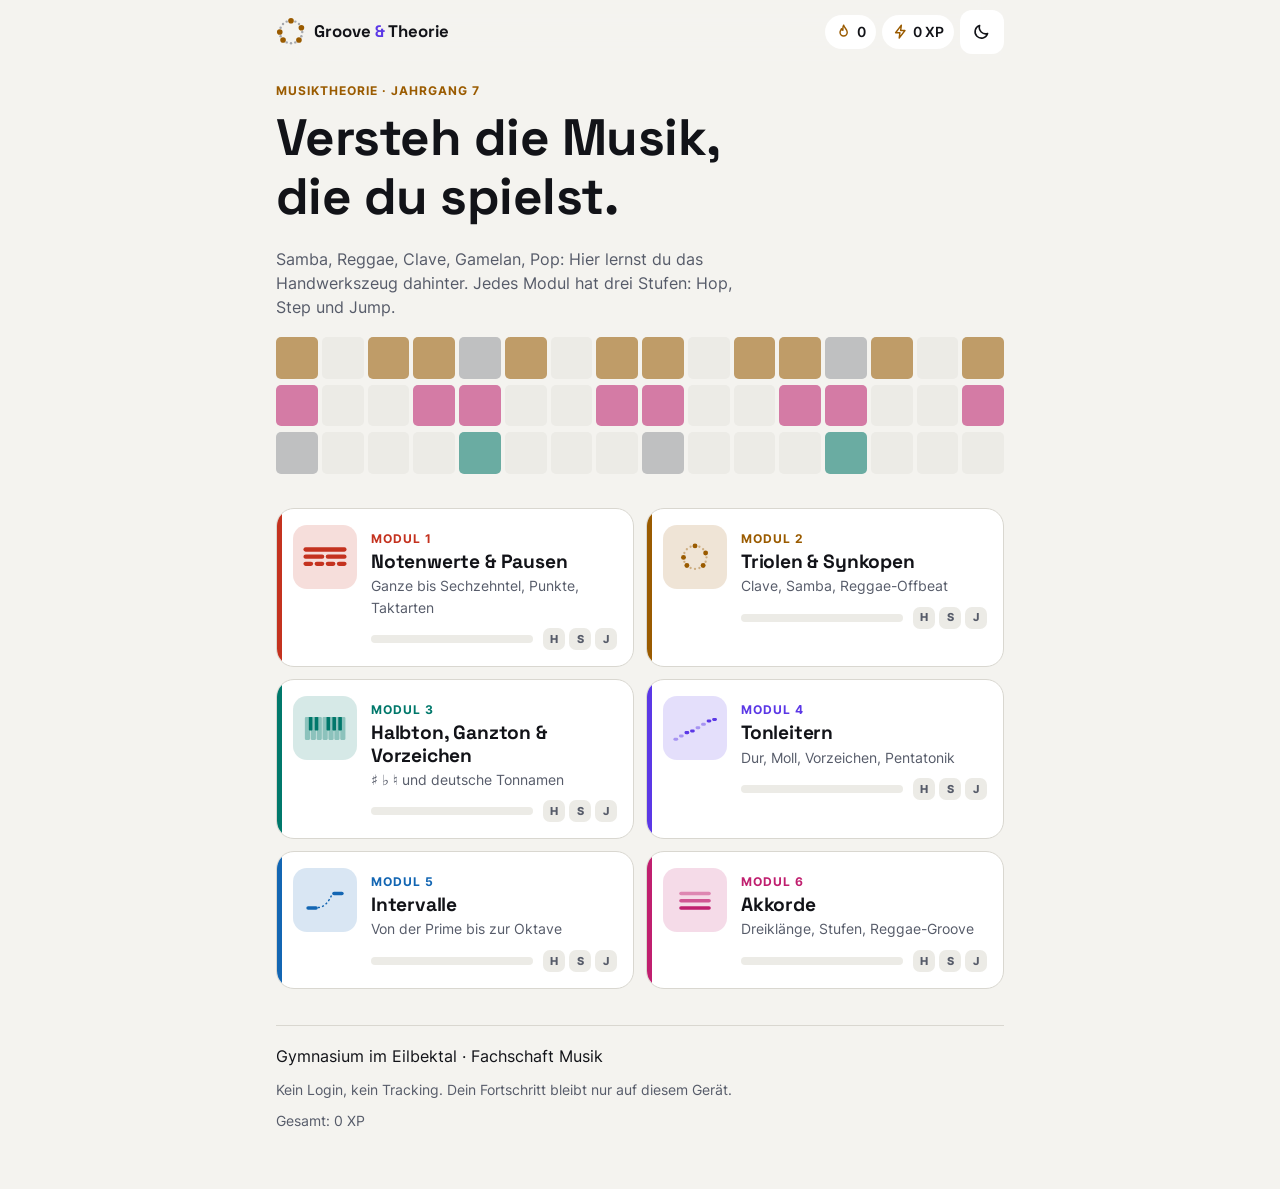
==== Musiktheorie-App/index.html @ 45c52539 "Add files via upload" ====
<!doctype html>
<html lang="de">
<head>
<meta charset="utf-8">
<meta name="viewport" content="width=device-width, initial-scale=1, viewport-fit=cover">
<title>Groove &amp; Theorie</title>
<meta name="description" content="Interaktive Musiktheorie für Jahrgang 7 – Gymnasium im Eilbektal">
<meta name="robots" content="noindex, nofollow">
<meta name="theme-color" content="#0e0f14">
<link rel="manifest" href="manifest.webmanifest">
<link rel="icon" href="icons/icon.svg" type="image/svg+xml">
<link rel="apple-touch-icon" href="icons/icon-192.png">
<link rel="preload" href="fonts/inter.woff2" as="font" type="font/woff2" crossorigin>
<link rel="stylesheet" href="css/app.css">
</head>
<body>
<a class="skip" href="#app">Zum Inhalt springen</a>
<div id="app" class="page" tabindex="-1">
  <noscript>Bitte JavaScript aktivieren – die Übungen brauchen es.</noscript>
</div>
<script src="vendor/abcjs-basic-min.js"></script>
<script type="module" src="js/app.js"></script>
</body>
</html>
---- Musiktheorie-App/css/app.css ----
/* ==================================================================
   Groove & Theorie – Stylesheet
   Dunkles Grundlayout, jede Modulfarbe als Akzent, heller Modus optional
   ================================================================== */
@font-face { font-family: 'Inter'; src: url('../fonts/inter.woff2') format('woff2'); font-weight: 100 900; font-display: swap; }
@font-face { font-family: 'Space Grotesk'; src: url('../fonts/space-grotesk.woff2') format('woff2'); font-weight: 300 700; font-display: swap; }

:root {
  --bg: #0d0e13; --surface: #16181f; --surface-2: #1f222b; --line: #2b2f3a;
  --text: #f3f4f7; --muted: #a3a8b7; --paper: #fbfaf6; --ink: #15161a;
  --ok: #34d58a; --bad: #ff7186; --ok-bg: #0f3324; --bad-bg: #3d1520;
  --c1: #ff6b5e; --c2: #ffb224; --c3: #22c7b0; --c4: #9a7dff; --c5: #45adff; --c6: #ff5aa8;
  --c1-ink: #c4321f; --c2-ink: #9a5b00; --c3-ink: #00786b; --c4-ink: #5b38e6; --c5-ink: #1366b3; --c6-ink: #c01f6f;
  --on-mod: #0d0e13;
  --mod: var(--c4); --mod-ink: var(--c4-ink);
  --radius: 18px; --radius-s: 12px;
  --shadow: 0 10px 30px -12px rgb(0 0 0 / .6);
  --font: 'Inter', system-ui, -apple-system, 'Segoe UI', Roboto, sans-serif;
  --display: 'Space Grotesk', var(--font);
  color-scheme: dark;
}
@media (prefers-color-scheme: light) {
  :root:not([data-theme="dark"]) {
    --bg: #f4f3ef; --surface: #ffffff; --surface-2: #ecebe6; --line: #d9d7d0;
    --text: #121318; --muted: #565b69; --ok: #137a49; --bad: #c0283f; --ok-bg: #dff5e9; --bad-bg: #fde3e7;
    --c1: var(--c1-ink); --c2: var(--c2-ink); --c3: var(--c3-ink); --c4: var(--c4-ink); --c5: var(--c5-ink); --c6: var(--c6-ink);
    --on-mod: #ffffff; --shadow: 0 10px 30px -14px rgb(0 0 0 / .25);
    color-scheme: light;
  }
}
:root[data-theme="light"] {
  --bg: #f4f3ef; --surface: #ffffff; --surface-2: #ecebe6; --line: #d9d7d0;
  --text: #121318; --muted: #565b69; --ok: #137a49; --bad: #c0283f; --ok-bg: #dff5e9; --bad-bg: #fde3e7;
  --c1: var(--c1-ink); --c2: var(--c2-ink); --c3: var(--c3-ink); --c4: var(--c4-ink); --c5: var(--c5-ink); --c6: var(--c6-ink);
  --on-mod: #ffffff; --shadow: 0 10px 30px -14px rgb(0 0 0 / .25);
  color-scheme: light;
}

*, *::before, *::after { box-sizing: border-box; }
html { -webkit-text-size-adjust: 100%; }
body {
  margin: 0; background: var(--bg); color: var(--text);
  font: 16px/1.5 var(--font); -webkit-font-smoothing: antialiased;
  min-height: 100dvh;
}
h1, h2, h3 { font-family: var(--display); line-height: 1.15; margin: 0 0 .4em; letter-spacing: -.01em; }
p { margin: 0 0 .7em; }
a { color: inherit; }
button { font: inherit; color: inherit; }
sup { font-size: .65em; }
.muted { color: var(--muted); }
.small { font-size: .875rem; }
.sr-only { position: absolute; width: 1px; height: 1px; overflow: hidden; clip: rect(0 0 0 0); white-space: nowrap; }
.skip { position: absolute; left: -999px; top: 8px; background: var(--surface); padding: 8px 12px; border-radius: 8px; z-index: 50; }
.skip:focus { left: 8px; }
:focus-visible { outline: 3px solid var(--mod); outline-offset: 2px; border-radius: 6px; }

.ico { display: inline-flex; width: 1.2em; height: 1.2em; flex: none; vertical-align: -.2em; }
.ico svg { width: 100%; height: 100%; }

/* ---------- Seitenrahmen ---------- */
.page { max-width: 760px; margin: 0 auto; padding: 0 16px 48px; outline: none; }
.topbar {
  position: sticky; top: 0; z-index: 10; display: flex; align-items: center; justify-content: space-between; gap: 12px;
  padding: calc(10px + env(safe-area-inset-top)) 0 10px; background: color-mix(in srgb, var(--bg) 88%, transparent);
  backdrop-filter: blur(12px); -webkit-backdrop-filter: blur(12px);
}
.brand { display: flex; align-items: center; gap: 8px; font-family: var(--display); font-weight: 700; font-size: 1.05rem; white-space: nowrap; min-width: 0; }
.stat { white-space: nowrap; }
@media (max-width: 400px) { .stat { padding: 6px 8px; font-size: .82rem; } .topbar .icon-btn { width: 40px; height: 40px; } .brand { font-size: .98rem; } .topbar__stats { gap: 4px; } .brand__mark svg { width: 26px; height: 26px; } }
.brand em { font-style: normal; color: var(--c4); }
.brand__mark svg { width: 30px; height: 30px; display: block; }
.brand__mark .on { fill: var(--c2); } .brand__mark .off { fill: var(--muted); opacity: .5; }
.topbar__stats { display: flex; align-items: center; gap: 6px; }
.stat { display: inline-flex; align-items: center; gap: 4px; padding: 6px 10px; border-radius: 99px; background: var(--surface); font-weight: 600; font-size: .9rem; }
.stat .ico { color: var(--c2); }
.icon-btn {
  display: inline-grid; place-items: center; width: 44px; height: 44px; border-radius: 12px; border: 0;
  background: var(--surface); cursor: pointer; text-decoration: none;
}
.icon-btn:hover { background: var(--surface-2); }

/* ---------- Buttons & Chips ---------- */
.btn {
  display: inline-flex; align-items: center; justify-content: center; gap: 8px; min-height: 48px; padding: 10px 18px;
  border-radius: 14px; border: 1.5px solid var(--line); background: var(--surface); font-weight: 650; cursor: pointer;
  text-decoration: none; transition: transform .12s ease, background .2s ease; touch-action: manipulation;
}
.btn:hover { background: var(--surface-2); }
.btn:active { transform: scale(.97); }
.btn:disabled { opacity: .45; cursor: not-allowed; transform: none; }
.btn--primary { background: var(--mod); border-color: transparent; color: var(--on-mod); }
.btn--primary:hover { background: var(--mod); filter: brightness(1.08); }
.btn--ghost { background: transparent; }
.btn--wide { width: 100%; }
.btn--play { border-color: var(--mod); color: var(--text); }
.btn--play .ico { color: var(--mod); }
.btn--sm { min-height: 40px; padding: 6px 12px; font-size: .9rem; border-radius: 11px; }
.chip { display: inline-flex; align-items: center; gap: 4px; padding: 3px 10px; border-radius: 99px; background: var(--surface-2); font-size: .8rem; font-weight: 600; color: var(--muted); }
.chip--ok { background: var(--ok-bg); color: var(--ok); margin-left: 8px; vertical-align: middle; }
.btn-row { display: flex; flex-wrap: wrap; gap: 8px; margin: 10px 0; }

/* ---------- Startseite ---------- */
.hero { padding: 18px 0 8px; }
.hero__kicker { color: var(--c2); font-weight: 700; text-transform: uppercase; letter-spacing: .08em; font-size: .78rem; margin-bottom: 8px; }
.hero__title { font-size: clamp(2rem, 8vw, 3.2rem); font-weight: 700; max-width: 14ch; }
.hero__text { color: var(--muted); max-width: 46ch; }
.grid16 { display: grid; gap: 6px; margin: 18px 0 8px; }
.grid16__row { display: grid; grid-template-columns: repeat(16, 1fr); gap: 4px; }
.grid16__cell { aspect-ratio: 1; border-radius: 5px; background: var(--surface-2); }
.grid16__cell.is-beat { background: color-mix(in srgb, var(--surface-2) 70%, var(--muted)); }
.grid16__cell.is-on { animation: pulse 1.76s linear infinite; animation-delay: var(--d); }
.grid16__row:nth-child(1) .grid16__cell.is-on { --hit: var(--c2); }
.grid16__row:nth-child(2) .grid16__cell.is-on { --hit: var(--c6); }
.grid16__row:nth-child(3) .grid16__cell.is-on { --hit: var(--c3); }
.grid16__cell.is-on { background: color-mix(in srgb, var(--hit) 55%, var(--surface-2)); }
@keyframes pulse { 0%, 6% { background: var(--hit); transform: scale(1.12); } 20%, 100% { transform: scale(1); } }

.mods { display: grid; gap: 12px; margin-top: 18px; }
@media (min-width: 640px) { .mods { grid-template-columns: 1fr 1fr; } }
.mod-tile {
  position: relative; display: flex; gap: 14px; padding: 16px; border-radius: var(--radius); text-decoration: none;
  background: var(--surface); border: 1.5px solid var(--line); overflow: hidden; transition: transform .15s ease, border-color .2s ease;
}
.mod-tile::before { content: ''; position: absolute; inset: 0 auto 0 0; width: 5px; background: var(--mod); }
.mod-tile:hover { transform: translateY(-2px); border-color: var(--mod); }
.mod-tile.is-soon { opacity: .72; }
.mod-tile__motif { flex: none; width: 64px; height: 64px; border-radius: 14px; display: grid; place-items: center; background: color-mix(in srgb, var(--mod) 16%, transparent); color: var(--mod); }
.mod-tile__motif svg { width: 46px; fill: currentColor; }
.mod-tile__body { min-width: 0; flex: 1; }
.mod-tile__num { font-size: .75rem; font-weight: 700; text-transform: uppercase; letter-spacing: .08em; color: var(--mod); }
.mod-tile__title { font-size: 1.2rem; margin: 2px 0 2px; }
.mod-tile__short { color: var(--muted); font-size: .9rem; margin-bottom: 10px; }
.mod-tile__meta { display: flex; align-items: center; gap: 10px; }
.progress { flex: 1; height: 8px; border-radius: 99px; background: var(--surface-2); overflow: hidden; }
.progress--lg { height: 10px; margin: 12px 0 6px; }
.progress__fill { height: 100%; background: var(--mod); border-radius: inherit; transition: width .6s cubic-bezier(.2,.8,.2,1); }
.mini-badges { display: flex; gap: 4px; }
.mini-badge { width: 22px; height: 22px; border-radius: 7px; display: grid; place-items: center; font-size: .7rem; font-weight: 800; background: var(--surface-2); color: var(--muted); }
.mini-badge.is-on { background: var(--mod); color: var(--on-mod); }
.site-foot { margin-top: 36px; padding-top: 18px; border-top: 1px solid var(--line); }

/* ---------- Modulseite ---------- */
.mod-head { position: relative; padding: 20px; margin: 8px 0 20px; border-radius: var(--radius); background: linear-gradient(135deg, color-mix(in srgb, var(--mod) 30%, var(--surface)), var(--surface) 70%); overflow: hidden; }
.mod-head__motif { position: absolute; right: -6px; top: 6px; color: var(--mod); opacity: .5; }
.mod-head__motif svg { width: 120px; fill: currentColor; }
.mod-head__num { font-weight: 700; text-transform: uppercase; letter-spacing: .08em; font-size: .78rem; color: var(--mod); margin: 0; }
.mod-head__title { font-size: clamp(1.8rem, 7vw, 2.6rem); max-width: 80%; }
.section-h { display: flex; align-items: center; gap: 10px; font-size: 1.3rem; margin: 28px 0 12px; }
.section-h__tag { display: inline-block; white-space: nowrap; flex: none; padding: 4px 10px; border-radius: 8px; background: var(--mod); color: var(--on-mod); font-size: .8rem; text-transform: uppercase; letter-spacing: .06em; }

.tabs { display: flex; gap: 6px; overflow-x: auto; padding-bottom: 4px; scrollbar-width: none; margin-bottom: 12px; }
.tabs::-webkit-scrollbar { display: none; }
.tab { flex: none; min-height: 44px; padding: 8px 14px; border-radius: 12px; border: 1.5px solid var(--line); background: var(--surface); font-weight: 600; cursor: pointer; }
.tab[aria-selected="true"] { background: var(--mod); color: var(--on-mod); border-color: transparent; }
.panel { background: var(--surface); border: 1.5px solid var(--line); border-radius: var(--radius); padding: 16px; }
.panel h3 { font-size: 1.15rem; }
.panel p, .panel li { color: var(--text); }
.panel ul { padding-left: 20px; margin: 0 0 .7em; }
.callout { border-left: 4px solid var(--mod); background: var(--surface-2); padding: 10px 14px; border-radius: 0 12px 12px 0; margin: 12px 0; }
.callout--warn { border-color: var(--c2); }
.callout strong { font-family: var(--display); }
.steps { display: flex; gap: 4px; flex-wrap: wrap; margin: 10px 0; }
.step-pill { min-width: 40px; text-align: center; padding: 6px 8px; border-radius: 9px; font-weight: 700; font-size: .85rem; background: var(--surface-2); }
.step-pill.is-h { background: var(--mod); color: var(--on-mod); }
.key-table { width: 100%; border-collapse: collapse; font-size: .92rem; margin: 8px 0; }
.key-table th, .key-table td { text-align: left; padding: 7px 6px; border-bottom: 1px solid var(--line); }
.key-table th { color: var(--muted); font-weight: 600; }

.levels { display: grid; gap: 10px; }
.level { display: flex; align-items: center; gap: 14px; padding: 14px; border-radius: var(--radius); background: var(--surface); border: 1.5px solid var(--line); text-decoration: none; transition: transform .15s ease, border-color .2s; }
a.level:hover { border-color: var(--mod); transform: translateY(-1px); }
.level.is-locked { opacity: .6; }
.level__badge { flex: none; width: 52px; height: 52px; border-radius: 16px; display: grid; place-items: center; font-family: var(--display); font-weight: 700; font-size: 1.4rem; }
.level__text { flex: 1; min-width: 0; }
.level__text h3 { font-size: 1.15rem; margin-bottom: 2px; }
.level__text p { margin: 0 0 2px; font-size: .92rem; }
.level__go { width: 22px; height: 22px; color: var(--muted); }
.badge--hop { background: var(--c3); color: var(--on-mod); }
.badge--step { background: var(--c5); color: var(--on-mod); }
.badge--jump { background: var(--c6); color: var(--on-mod); }
.badge--challenge { background: var(--c2); color: var(--on-mod); }
.badge--off { background: var(--surface-2) !important; color: var(--muted) !important; }
.challenge { margin-top: 12px; padding: 16px; border-radius: var(--radius); border: 1.5px dashed var(--mod); display: grid; gap: 10px; }
.challenge h3 { display: flex; align-items: center; gap: 8px; font-size: 1.15rem; }
.challenge h3 .ico { color: var(--c2); }
.challenge p { margin: 0 0 4px; }
.challenge__btns { display: flex; gap: 8px; flex-wrap: wrap; }
.challenge__btns .btn { flex: 1; }

/* ---------- Notenbild ---------- */
.staff { background: var(--paper); color: var(--ink); border-radius: var(--radius-s); padding: 6px 8px; margin: 10px 0; overflow: hidden; }
.staff svg { display: block; color: var(--ink); }
.staff .is-playing, .staff .is-playing * { fill: var(--mod-ink) !important; stroke: var(--mod-ink) !important; }
.staff .is-sel, .staff .is-sel * { fill: var(--mod-ink) !important; }
.staff .is-wrong, .staff .is-wrong * { fill: #c0283f !important; }
.staff-cap { font-size: .85rem; color: var(--muted); margin: -4px 0 8px; }

/* ---------- Klaviatur ---------- */
.kbd { position: relative; height: 150px; margin: 12px 0; user-select: none; -webkit-user-select: none; touch-action: manipulation; }
.kbd button { position: absolute; top: 0; padding: 0; border: 0; cursor: pointer; display: flex; align-items: flex-end; justify-content: center; -webkit-tap-highlight-color: transparent; }
.kbd__w { bottom: 0; background: #fbfaf7; border: 1px solid #b9b7b0 !important; border-radius: 0 0 9px 9px; color: #333; z-index: 1; }
.kbd__b { height: 60%; background: linear-gradient(#2a2c33, #111216); border-radius: 0 0 6px 6px; color: #eee; z-index: 2; box-shadow: 0 3px 6px rgb(0 0 0 / .4); }
.kbd__lbl { display: none; font-size: .72rem; font-weight: 600; line-height: 1.1; padding-bottom: 8px; text-align: center; pointer-events: none; }
.kbd__b .kbd__lbl { font-size: .55rem; padding-bottom: 5px; opacity: .85; }
.kbd--labels .kbd__lbl { display: block; }
.kbd .is-down { filter: brightness(.82); transform-origin: top; }
.kbd .is-sel { background: var(--mod) !important; color: var(--on-mod) !important; }
.kbd .is-ok { background: var(--ok) !important; color: #06210f !important; }
.kbd .is-bad { background: var(--bad) !important; color: #2a0710 !important; }
.kbd .is-hint { box-shadow: inset 0 -6px 0 var(--mod); }
.kbd button[data-n]::before { content: attr(data-n); position: absolute; bottom: 26px; left: 50%; transform: translateX(-50%); font-weight: 800; font-size: .8rem; }
.kbd__b[data-n]::before { bottom: 10px; }
.kbd.is-disabled button { cursor: default; }
.kbd-wrap { overflow-x: auto; }

/* ---------- Übungsrunde ---------- */
.round { max-width: 760px; margin: 0 auto; min-height: 100dvh; display: flex; flex-direction: column; padding: 0 16px; }
.round__head { position: sticky; top: 0; z-index: 5; display: flex; align-items: center; gap: 12px; padding: calc(10px + env(safe-area-inset-top)) 0 10px; background: var(--bg); }
.round__bar { flex: 1; height: 10px; border-radius: 99px; background: var(--surface-2); overflow: hidden; }
.round__fill { height: 100%; width: 0; background: var(--mod); border-radius: inherit; transition: width .5s cubic-bezier(.2,.8,.2,1); }
.round__count { min-width: 64px; text-align: right; font-weight: 700; font-variant-numeric: tabular-nums; }
.round__stage { flex: 1; padding: 6px 0 16px; }
.round__foot { position: sticky; bottom: 0; padding: 10px 0 calc(12px + env(safe-area-inset-bottom)); background: linear-gradient(transparent, var(--bg) 18px); max-height: 70dvh; overflow-y: auto; }
.round__foot.is-static { position: static; max-height: none; overflow: visible; background: none; }
.task { animation: rise .35s cubic-bezier(.2,.8,.2,1); }
.task__kind { color: var(--mod); font-weight: 700; text-transform: uppercase; letter-spacing: .07em; font-size: .75rem; margin-bottom: 4px; }
.task__title { font-size: 1.3rem; outline: none; }
.task__hint { color: var(--muted); font-size: .92rem; }
.task__body.is-locked { pointer-events: none; }
.task__body.is-locked .kbd, .task__body.is-locked .opts { opacity: .9; }
@keyframes rise { from { opacity: 0; transform: translateY(10px); } to { opacity: 1; transform: none; } }

.opts { display: grid; gap: 8px; margin: 12px 0; }
.opts--2 { grid-template-columns: 1fr 1fr; }
.opt { min-height: 52px; padding: 10px 14px; border-radius: 14px; border: 2px solid var(--line); background: var(--surface); font-weight: 650; font-size: 1.02rem; text-align: left; cursor: pointer; display: flex; align-items: center; gap: 10px; }
.opt:hover { border-color: color-mix(in srgb, var(--mod) 60%, var(--line)); }
.opt[aria-pressed="true"] { border-color: var(--mod); background: color-mix(in srgb, var(--mod) 16%, var(--surface)); }
.opt[aria-pressed="true"]::before { content: '●'; color: var(--mod); }
.opt.is-ok { border-color: var(--ok); }
.opt.is-ok::after { content: '✓ richtig'; margin-left: auto; color: var(--ok); font-size: .85rem; }
.opt.is-bad { border-color: var(--bad); }
.opt.is-bad::after { content: '✗ falsch'; margin-left: auto; color: var(--bad); font-size: .85rem; }

.toggles { display: grid; grid-template-columns: repeat(7, 1fr); gap: 5px; margin: 8px 0; }
.toggle { min-height: 48px; border-radius: 11px; border: 2px solid var(--line); background: var(--surface); font-weight: 700; font-size: .85rem; cursor: pointer; display: grid; place-items: center; line-height: 1.1; padding: 2px; }
.toggle small { display: block; font-weight: 600; font-size: .62rem; color: var(--muted); }
.toggle[aria-pressed="true"] { background: var(--mod); color: var(--on-mod); border-color: transparent; }
.toggle[aria-pressed="true"] small { color: var(--on-mod); }
.toggle.is-ok { outline: 3px solid var(--ok); outline-offset: 1px; }
.toggle.is-bad { outline: 3px dashed var(--bad); outline-offset: 1px; }
.note-picks { display: grid; grid-template-columns: repeat(8, 1fr); gap: 4px; margin: 6px 0; }
.note-picks .toggle { min-height: 44px; }
.acc-row { display: flex; gap: 8px; margin: 8px 0; }
.acc-row .btn { flex: 1; flex-direction: column; gap: 0; min-height: 60px; padding: 4px; }
.acc-sym { font-size: 1.7rem; line-height: 1.1; font-family: 'Apple Symbols', 'Segoe UI Symbol', 'Noto Music', serif; }
.acc-txt { font-size: .72rem; font-weight: 600; color: var(--muted); }

.built { display: flex; flex-wrap: wrap; gap: 6px; min-height: 36px; align-items: center; margin: 6px 0; }
.built__note { padding: 4px 10px; border-radius: 9px; background: var(--surface-2); font-weight: 700; }
.built__ph { color: var(--muted); font-size: .9rem; }

/* Baukasten */
.blocks-palette { display: flex; gap: 10px; margin: 10px 0; }
.block { touch-action: none; user-select: none; -webkit-user-select: none; display: grid; place-items: center; height: 54px; border-radius: 12px; font-weight: 800; cursor: grab; border: 0; font-size: .9rem; }
.block--G { width: 128px; background: var(--mod); color: var(--on-mod); }
.block--H { width: 72px; background: var(--c2); color: #1c1200; }
.block.is-drag { position: fixed; z-index: 100; pointer-events: none; box-shadow: var(--shadow); transform: scale(1.06); }
.slots { display: grid; grid-template-columns: repeat(7, 1fr); gap: 4px; margin: 12px 0; }
.slot { min-height: 64px; border: 2px dashed var(--line); border-radius: 12px; display: flex; flex-direction: column; align-items: center; justify-content: center; gap: 2px; background: transparent; cursor: pointer; font-weight: 800; font-size: 1.1rem; padding: 0; }
.slot small { font-size: .62rem; font-weight: 700; color: var(--muted); }
.slot.is-G small, .slot.is-H small { color: inherit; opacity: .8; }
.slot.is-target { border-color: var(--mod); background: color-mix(in srgb, var(--mod) 12%, transparent); }
.slot.is-G { background: var(--mod); color: var(--on-mod); border-style: solid; border-color: transparent; }
.slot.is-H { background: var(--c2); color: #1c1200; border-style: solid; border-color: transparent; }
.slot.is-ok { outline: 3px solid var(--ok); outline-offset: 1px; }
.slot.is-bad { outline: 3px dashed var(--bad); outline-offset: 1px; }
.deg { flex: none; width: 22px; text-align: center; font-weight: 800; font-size: .8rem; color: var(--muted); }

/* Feedback */
.feedback { border-radius: 16px; padding: 12px 14px; margin-bottom: 10px; animation: rise .3s ease; border: 2px solid; }
.feedback--ok { background: var(--ok-bg); border-color: var(--ok); }
.feedback--bad { background: var(--bad-bg); border-color: var(--bad); }
.feedback__head { display: flex; align-items: center; gap: 8px; font-family: var(--display); font-size: 1.1rem; }
.feedback--ok .feedback__head .ico { color: var(--ok); }
.feedback--bad .feedback__head .ico { color: var(--bad); }
.feedback__xp { margin-left: auto; font-size: .85rem; font-weight: 700; color: var(--ok); }
.feedback__text { margin-top: 4px; font-size: .95rem; }
.feedback__text p:last-child { margin-bottom: 0; }
.feedback__solution .staff { margin-bottom: 0; }

/* Fakten & Ergebnis */
.fact { padding: 20px; border-radius: var(--radius); background: linear-gradient(140deg, color-mix(in srgb, var(--c2) 22%, var(--surface)), var(--surface)); border: 1.5px solid var(--line); animation: rise .35s ease; }
.fact__kicker { display: flex; align-items: center; gap: 6px; color: var(--c2); font-weight: 700; text-transform: uppercase; font-size: .78rem; letter-spacing: .07em; margin-bottom: 8px; }
.fact__title { font-size: 1.35rem; }
.result { text-align: center; padding: 24px 0 8px; animation: rise .4s ease; }
.result h2 { font-size: 1.6rem; }
.result__score { font-size: 1.25rem; font-weight: 700; margin: 0; }
.result__sub { color: var(--muted); }
.result__actions { display: grid; gap: 8px; }
.badge { width: 112px; height: 112px; margin: 0 auto 16px; border-radius: 32px; display: grid; place-items: center; font-family: var(--display); font-weight: 700; font-size: 1.15rem; transform: rotate(-6deg); animation: pop .6s cubic-bezier(.2,1.6,.4,1); }
@keyframes pop { from { transform: scale(.4) rotate(-20deg); opacity: 0; } to { transform: scale(1) rotate(-6deg); opacity: 1; } }

/* Lernstand-Karte */
.overlay { position: fixed; inset: 0; z-index: 60; background: rgb(5 6 10 / .95); display: grid; place-items: center; padding: 16px; overflow-y: auto; animation: fade .2s ease; }
@keyframes fade { from { opacity: 0; } }
.overlay__inner { width: 100%; max-width: 420px; display: grid; gap: 10px; }
.lcard { border-radius: 22px; padding: 20px; color: #fff; background:
  radial-gradient(120% 90% at 100% 0%, color-mix(in srgb, var(--mod) 85%, #000) 0%, transparent 60%),
  linear-gradient(160deg, #1c1e27, #0d0e13); border: 1px solid rgb(255 255 255 / .12); box-shadow: var(--shadow); }
.lcard__top { display: flex; justify-content: space-between; gap: 8px; font-size: .78rem; opacity: .85; }
.lcard__brand { font-family: var(--display); font-weight: 700; }
.lcard__mod { margin-top: 18px; font-size: .8rem; text-transform: uppercase; letter-spacing: .08em; font-weight: 700; }
.lcard__title { font-size: 1.8rem; margin: 2px 0 14px; }
.lcard__facts { display: grid; grid-template-columns: 1fr 1fr; gap: 10px; margin: 0 0 14px; }
.lcard__facts dt { font-size: .72rem; text-transform: uppercase; letter-spacing: .06em; opacity: .7; }
.lcard__facts dd { margin: 0; font-weight: 700; }
.lcard__levels { list-style: none; padding: 0; margin: 0 0 14px; display: flex; flex-wrap: wrap; gap: 6px; }
.lcard__levels li { display: flex; align-items: center; gap: 6px; padding: 4px 10px; border-radius: 99px; background: rgb(255 255 255 / .1); font-size: .8rem; }
.lcard__levels li.is-on { background: rgb(255 255 255 / .92); color: #111; font-weight: 700; }
.lcard__dot { width: 8px; height: 8px; border-radius: 50%; border: 2px solid currentColor; }
.lcard__levels li.is-on .lcard__dot { background: currentColor; }
.lcard__foot { font-size: .75rem; opacity: .75; }
.label { font-size: .85rem; color: #d7d9e0; }
.input { width: 100%; min-height: 48px; padding: 10px 14px; border-radius: 12px; border: 1.5px solid var(--line); background: var(--surface); color: var(--text); font: inherit; }
.overlay .muted { color: #b9bdc9; }

/* Quintenzirkel */
.cof { width: 100%; max-width: 380px; display: block; margin: 8px auto; }
.cof__seg { cursor: pointer; }
.cof__seg path { fill: var(--surface-2); stroke: var(--bg); stroke-width: 2; transition: fill .2s; }
.cof__seg.is-cur path { fill: color-mix(in srgb, var(--mod) 30%, var(--surface-2)); }
.cof__seg.is-sel path { fill: var(--mod); }
.cof__seg:focus-visible path { stroke: var(--text); stroke-width: 3; }
.cof__seg text { fill: var(--text); font-family: var(--display); font-weight: 700; pointer-events: none; }
.cof__seg.is-sel text { fill: var(--on-mod); }
.cof__seg .cof__minor { font-weight: 500; font-size: 12px; }
.cof__seg.is-dim text { opacity: .55; }
.cof__q path { fill: transparent; stroke-dasharray: 4 3; stroke: var(--mod); }

@media (prefers-reduced-motion: reduce) {
  *, *::before, *::after { animation-duration: .001s !important; animation-iteration-count: 1 !important; transition: none !important; }
}
@media (max-width: 380px) {
  .toggle { font-size: .78rem; }
  .task__title { font-size: 1.18rem; }
}

/* ---------- Module 1–3, 5, 6: gemeinsame Bausteine ---------- */
.staff--narrow { max-width: 220px; }
.staff--narrow .staff, .staff--narrow.staff { max-width: 220px; }
.two-staffs { display: grid; grid-template-columns: 1fr 1fr; gap: 8px; }
.opt--staff { flex-direction: column; align-items: stretch; gap: 4px; padding: 8px; }
.opt--staff .staff { margin: 0; }
.opt__label { font-weight: 800; color: var(--muted); font-size: .85rem; }
.opt__label:empty { display: none; }
.opt--staff.is-ok::after, .opt--staff.is-bad::after { margin-left: 0; text-align: center; }
.value-palette { display: grid; grid-template-columns: repeat(auto-fill, minmax(92px, 1fr)); gap: 6px; margin: 10px 0; }
.value-btn { display: flex; flex-direction: column; align-items: stretch; gap: 2px; padding: 6px; border-radius: 12px; border: 2px solid var(--line); background: var(--surface); cursor: pointer; font-weight: 700; font-size: .8rem; }
.value-btn:hover { border-color: var(--mod); }
.value-btn .staff { margin: 0; padding: 2px 4px; pointer-events: none; }
.rest-grid { display: grid; grid-template-columns: repeat(auto-fill, minmax(110px, 1fr)); gap: 8px; }
.rest-cell .staff { margin-bottom: 4px; }

/* Tipp-Fläche */
.tap-pad { width: 100%; min-height: 140px; margin: 8px 0; border-radius: 22px; border: 2px solid var(--mod); background: color-mix(in srgb, var(--mod) 14%, var(--surface)); font-family: var(--display); font-size: 1.4rem; font-weight: 700; cursor: pointer; touch-action: manipulation; user-select: none; -webkit-user-select: none; -webkit-tap-highlight-color: transparent; }
.tap-pad:disabled { opacity: .5; cursor: default; }
.tap-pad.is-hit { animation: tapflash .18s ease; }
@keyframes tapflash { 0% { background: var(--mod); color: var(--on-mod); transform: scale(.985); } 100% { transform: none; } }
.tap-lights { display: flex; gap: 8px; justify-content: center; margin-top: 6px; }
.tap-lights span { width: 16px; height: 16px; border-radius: 50%; background: var(--surface-2); border: 2px solid var(--line); }
.tap-lights span.is-on { background: var(--mod); border-color: var(--mod); }
.tap-lights span:first-child.is-on { box-shadow: 0 0 0 4px color-mix(in srgb, var(--mod) 35%, transparent); }
.tap-status { color: var(--muted); font-size: .92rem; min-height: 2.6em; }

/* Step-Sequencer-Raster (Groove-Lab, Clave bauen) */
.seq { display: grid; gap: 6px; margin: 10px 0; }
.seq__row { display: grid; grid-template-columns: 78px 1fr; align-items: center; gap: 8px; }
.seq__name { font-size: .8rem; font-weight: 700; color: var(--muted); line-height: 1.1; }
.seq__cells { display: grid; gap: 3px; }
.seq__cell { aspect-ratio: 1; min-height: 0; border-radius: 6px; border: 0; background: var(--surface-2); padding: 0; cursor: pointer; position: relative; }
.seq__cell.is-beat { background: color-mix(in srgb, var(--surface-2) 70%, var(--muted)); }
.seq__cell.is-on { background: var(--mod); }
.seq__cell.is-on.is-acc { box-shadow: inset 0 0 0 3px color-mix(in srgb, var(--text) 60%, transparent); }
.seq__cell.is-now { outline: 2px solid var(--text); outline-offset: 1px; }
.seq__cell.is-ok { outline: 3px solid var(--ok); }
.seq__cell.is-bad { outline: 3px dashed var(--bad); }
.seq__count { display: grid; gap: 3px; font-size: .62rem; color: var(--muted); text-align: center; font-weight: 700; }
.seq__cells[data-n="32"] { gap: 2px; }
@media (max-width: 420px) { .seq__row { grid-template-columns: 1fr; gap: 2px; } }

.tempo { display: flex; align-items: center; gap: 10px; margin: 8px 0; }
.tempo input { flex: 1; accent-color: var(--mod); }
.tempo output { min-width: 64px; font-weight: 700; font-variant-numeric: tabular-nums; }
.mnemo { display: grid; gap: 8px; margin: 10px 0; }
.mnemo__row { display: grid; grid-template-columns: 1fr auto; gap: 8px; align-items: center; padding: 10px 12px; border-radius: 12px; background: var(--surface-2); }
.mnemo__row strong { display: block; }
.mnemo__row span { color: var(--muted); font-size: .88rem; }
.chord-row { display: flex; flex-wrap: wrap; gap: 6px; margin: 8px 0; }
.chord-chip { min-width: 64px; padding: 10px 12px; border-radius: 12px; background: var(--surface-2); text-align: center; font-weight: 800; font-family: var(--display); border: 2px solid transparent; }
.chord-chip small { display: block; font-family: var(--font); font-weight: 600; color: var(--muted); font-size: .72rem; }
.chord-chip.is-now { border-color: var(--mod); background: color-mix(in srgb, var(--mod) 22%, var(--surface-2)); }
.name-row { display: grid; gap: 4px; margin: 6px 0; }
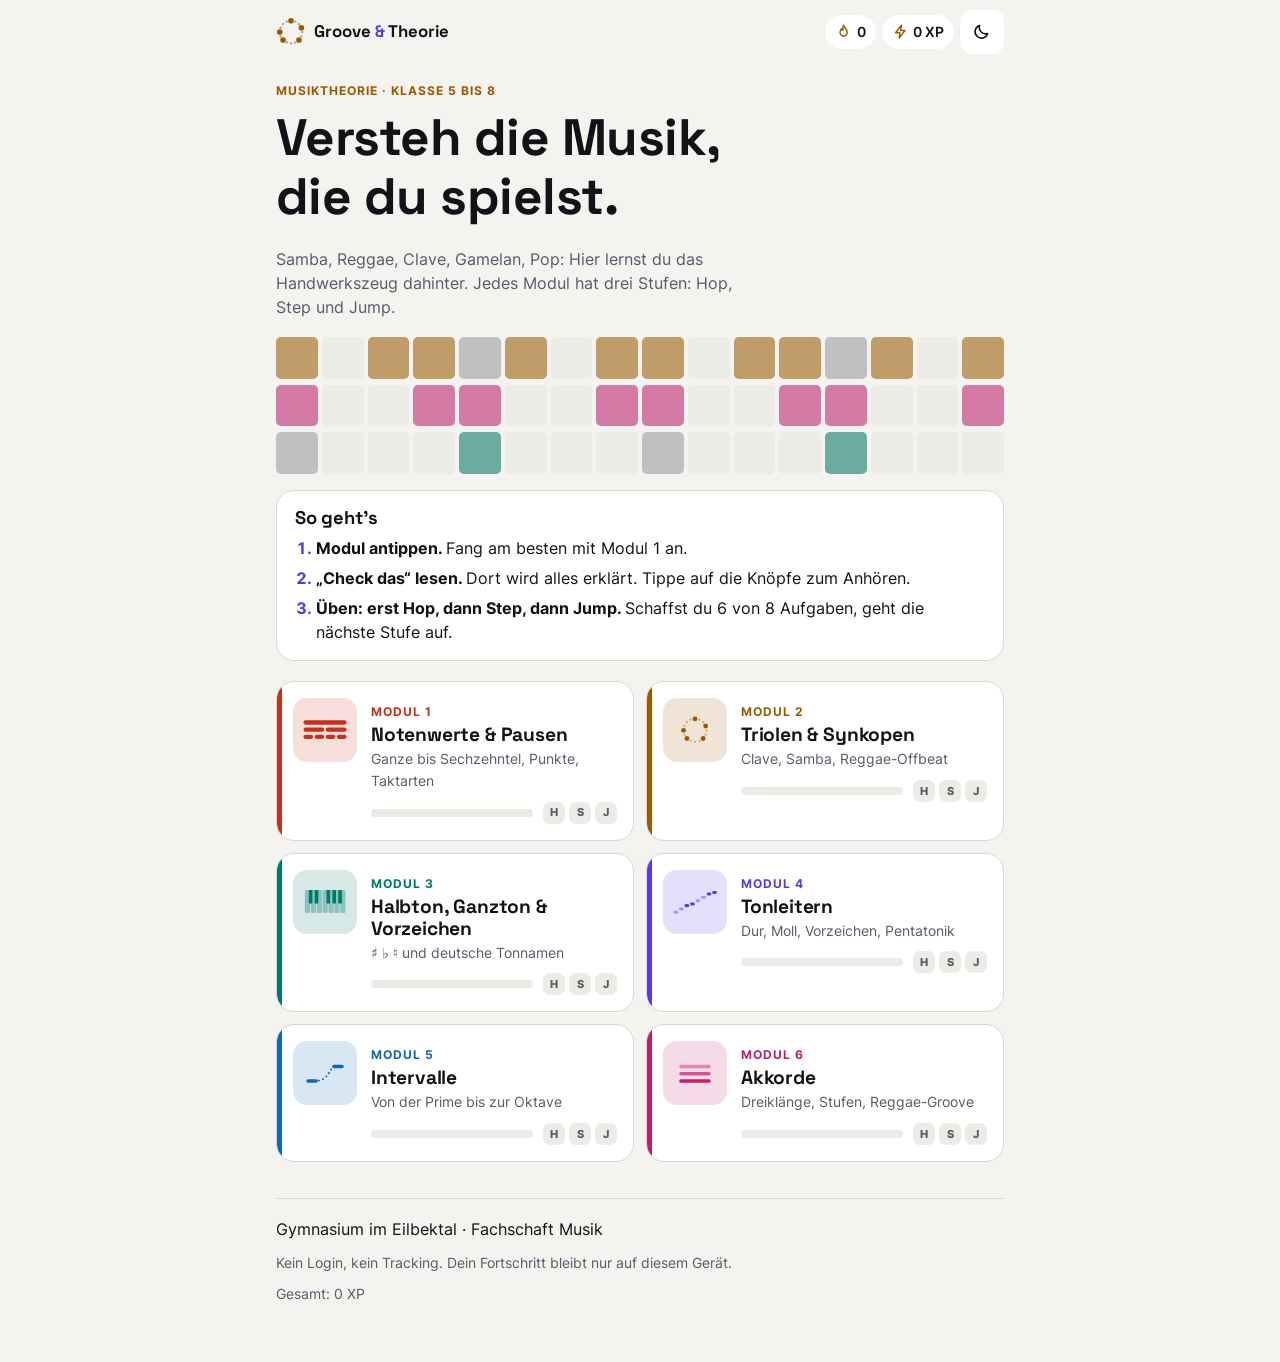
==== commit 81a46daf: "Add files via upload" ====
--- a/Musiktheorie-App/index.html
+++ b/Musiktheorie-App/index.html
@@ -4,7 +4,7 @@
 <meta charset="utf-8">
 <meta name="viewport" content="width=device-width, initial-scale=1, viewport-fit=cover">
 <title>Groove &amp; Theorie</title>
-<meta name="description" content="Interaktive Musiktheorie für Jahrgang 7 – Gymnasium im Eilbektal">
+<meta name="description" content="Interaktive Musiktheorie für die Klassen 5 bis 8 – Gymnasium im Eilbektal">
 <meta name="robots" content="noindex, nofollow">
 <meta name="theme-color" content="#0e0f14">
 <link rel="manifest" href="manifest.webmanifest">
--- a/Musiktheorie-App/css/app.css
+++ b/Musiktheorie-App/css/app.css
@@ -401,3 +401,9 @@
 .chord-chip small { display: block; font-family: var(--font); font-weight: 600; color: var(--muted); font-size: .72rem; }
 .chord-chip.is-now { border-color: var(--mod); background: color-mix(in srgb, var(--mod) 22%, var(--surface-2)); }
 .name-row { display: grid; gap: 4px; margin: 6px 0; }
+
+/* So geht's – Kurzanleitung auf der Startseite */
+.how { background: var(--surface); border: 1px solid var(--line); border-radius: var(--radius); padding: 16px 18px; margin: 0 0 20px; }
+.how__h { font-size: 1.15rem; margin: 0 0 8px; }
+.how__list { margin: 0; padding-left: 1.3em; display: grid; gap: 6px; }
+.how__list li::marker { font-weight: 700; color: var(--c4); }
